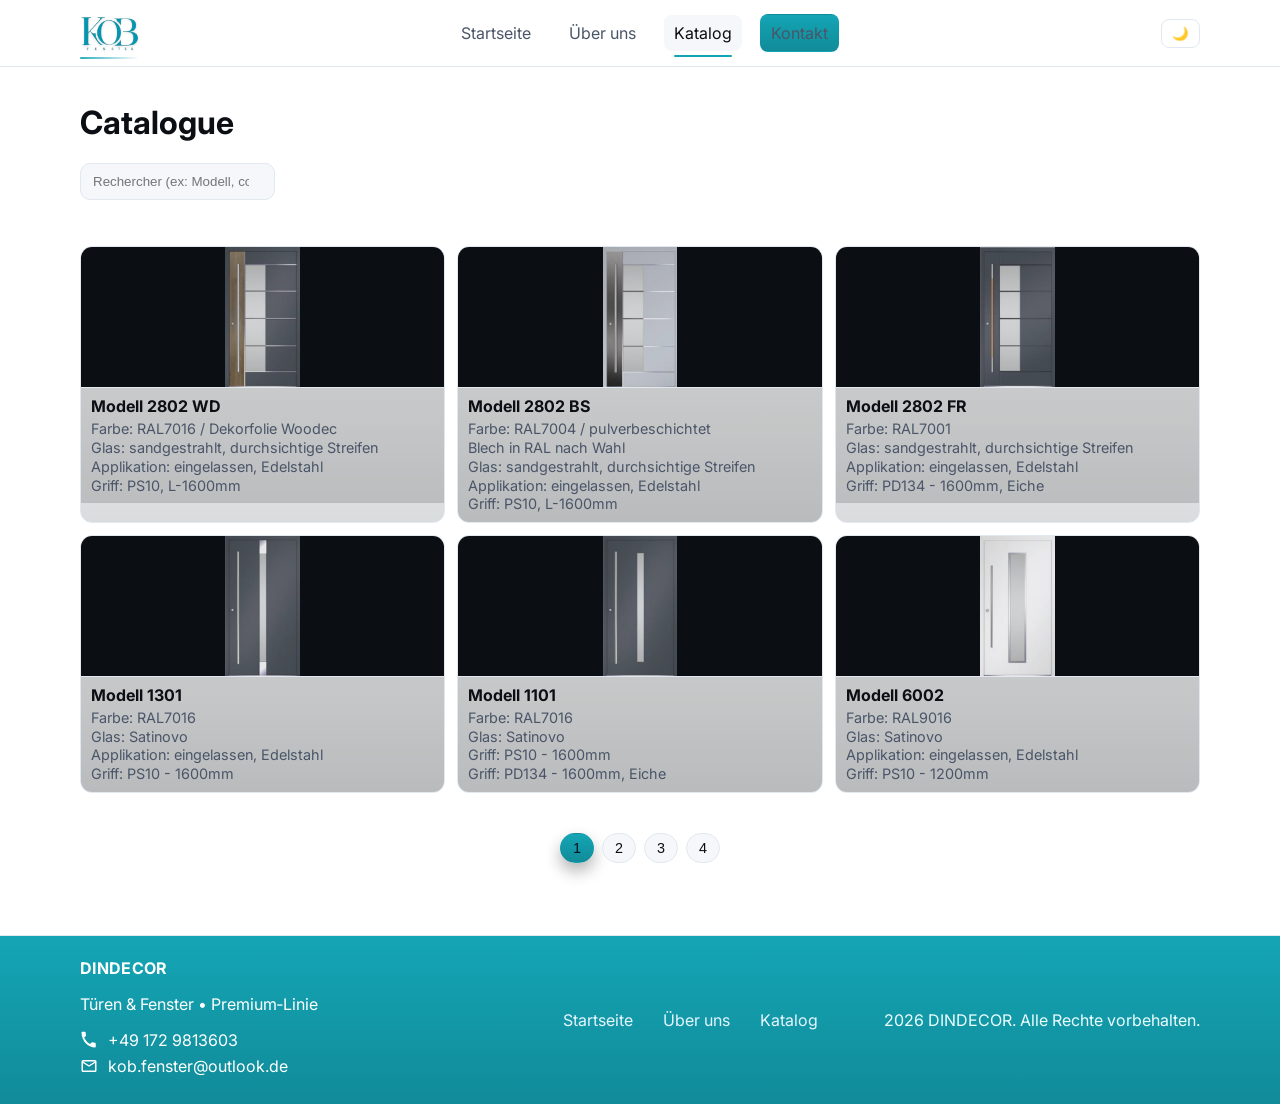
==== windsurf-project/catalogue.html @ f8c1f2cc "Initial commit" ====
<!DOCTYPE html>
<html lang="fr">
<head>
  <meta charset="UTF-8" />
  <meta name="viewport" content="width=device-width, initial-scale=1" />
  <title>Catalogue | DINDECOR</title>
  <link rel="preconnect" href="https://fonts.googleapis.com">
  <link rel="preconnect" href="https://fonts.gstatic.com" crossorigin>
  <link href="https://fonts.googleapis.com/css2?family=Inter:wght@300;400;600;700&display=swap" rel="stylesheet">
  <link rel="stylesheet" href="assets/css/styles.css" />
  <link rel="icon" href="assets/img/logo_KOB.png" />
</head>
<body>
<header class="site-header">
  <div class="container header-inner">
    <a class="brand" href="index.html" aria-label="DINDECOR – Accueil">
      <img src="assets/img/logo_KOB.png" alt="DINDECOR" class="brand-logo">
    </a>
    <nav class="nav" aria-label="Hauptnavigation">
      <a href="index.html">Startseite</a>
      <a href="qui-sommes-nous.html">Über uns</a>
      <a href="catalogue.html" class="active">Katalog</a>
      <a class="btn btn-primary" href="#contact">Kontakt</a>
    </nav>
    <button id="theme-toggle" class="theme-toggle" aria-label="Basculer le thème">🌙</button>
    <button class="nav-toggle" aria-label="Ouvrir le menu" aria-expanded="false">☰</button>
  </div>
</header>

<main class="container page">
  <h1>Catalogue</h1>
  <div class="catalogue-controls">
    <input id="search" type="search" placeholder="Rechercher (ex: Modell, couleur, verre, etc.)" aria-label="Rechercher" />
  </div>

  <section class="grid-showcase" aria-label="Exemples de réalisations">
    <div class="grid-card">
      <img class="media" src="assets/img/doors/port1.png" alt="Porte - réalisation 1" loading="lazy">
      <div class="caption">
        <h4>Modell 2802 WD</h4>
        <p>Farbe: RAL7016 / Dekorfolie Woodec<br>Glas: sandgestrahlt, durchsichtige Streifen<br>Applikation: eingelassen, Edelstahl<br>Griff: PS10, L-1600mm</p>
      </div>
    </div>
    <div class="grid-card">
      <img class="media" src="assets/img/doors/port2.png" alt="Porte - réalisation 2" loading="lazy">
      <div class="caption">
        <h4>Modell 2802 BS</h4>
        <p>Farbe: RAL7004 / pulverbeschichtet<br>Blech in RAL nach Wahl<br>Glas: sandgestrahlt,
durchsichtige Streifen<br>Applikation: eingelassen, Edelstahl<br>Griff: PS10, L-1600mm</p>
      </div>
    </div>
    <div class="grid-card">
      <img class="media" src="assets/img/doors/port3.png" alt="Porte - réalisation 3" loading="lazy">
      <div class="caption">
        <h4>Modell 2802 FR</h4>
        <p>Farbe: RAL7001<br>Glas: sandgestrahlt,
durchsichtige Streifen<br>Applikation: eingelassen, Edelstahl<br>Griff: PD134 - 1600mm, Eiche</p>
      </div>
    </div>
    <div class="grid-card">
      <img class="media" src="assets/img/doors/port4.png" alt="Porte - réalisation 4" loading="lazy">
      <div class="caption">
        <h4>Modell 1301</h4>
        <p>Farbe: RAL7016<br>Glas: Satinovo<br>Applikation: eingelassen, Edelstahl<br>Griff: PS10 - 1600mm</p>
      </div>
    </div>
    <div class="grid-card">
      <img class="media" src="assets/img/doors/port5.png" alt="Porte - réalisation 5" loading="lazy">
      <div class="caption">
        <h4>Modell 1101</h4>
        <p>Farbe: RAL7016<br>Glas: Satinovo<br>Griff: PS10 - 1600mm<br>Griff: PD134 - 1600mm, Eiche</p>
      </div>
    </div>
    <div class="grid-card">
      <img class="media" src="assets/img/doors/port6.png" alt="Porte - réalisation 6" loading="lazy">
      <div class="caption">
        <h4>Modell 6002</h4>
        <p>Farbe: RAL9016<br>Glas: Satinovo<br>Applikation: eingelassen, Edelstahl<br>Griff: PS10 - 1200mm</p>
      </div>
    </div>



    <div class="grid-card">
      <img class="media" src="assets/img/doors/port7.png" alt="Porte - réalisation 6" loading="lazy">
      <div class="caption">
        <h4>Modell 1401</h4>
        <p>Farbe: RAL7016<br>Glas: Satinovo<br>Applikation: eingelassen, Edelstahl<br>Griff: PS10 - 1600mm</p>
      </div>
    </div>
    <div class="grid-card">
      <img class="media" src="assets/img/doors/port8.png" alt="Porte - réalisation 6" loading="lazy">
      <div class="caption">
        <h4>Modell 5022</h4>
        <p>Farbe: RAL7016<br>Glas: Satinovo<br>Griff: PS10 – 1200mm</p>
      </div>
    </div>
    <div class="grid-card">
      <img class="media" src="assets/img/doors/port9.png" alt="Porte - réalisation 6" loading="lazy">
      <div class="caption">
        <h4>Modell 5026</h4>
        <p>Farbe: RAL7016<br>Glas: Satinovo<br>Applikation: eingelassen, Edelstahl<br>Griff: PS10 – 1400mm</p>
      </div>
    </div>
    <div class="grid-card">
      <img class="media" src="assets/img/doors/port10.png" alt="Porte - réalisation 6" loading="lazy">
      <div class="caption">
        <h4>Modell 5026 WD</h4>
        <p>Farbe: RAL9016 / Dekorfolie Woodec<br>Glas: Satinovo<br>Applikation: eingelassen, Edelstahl<br>Griff: PS – 1400mm</p>
      </div>
    </div>
    <div class="grid-card">
      <img class="media" src="assets/img/doors/port11.png" alt="Porte - réalisation 6" loading="lazy">
      <div class="caption">
        <h4>Modell 5026 BS</h4>
        <p>Farbe: RAL7016 / pulverbeschichtet<br>Blech in RAL nach Wahl<br>Glas: Satinovo<br>Applikation: eingelassen, Edelstahl<br>Griff: PS – 1400mm</p>
      </div>
    </div>
    <div class="grid-card">
      <img class="media" src="assets/img/doors/port12.png" alt="Porte - réalisation 6" loading="lazy">
      <div class="caption">
        <h4>Modell 2801</h4>
        <p>Farbe: RAL7016<br>Applikation: Fräsen<br>Griff: PD134 – 1600mm, Jatoba</p>
      </div>
    </div>




    <div class="grid-card">
      <img class="media" src="assets/img/doors/port13.png" alt="Porte - réalisation 6" loading="lazy">
      <div class="caption">
        <h4>Modell 2801 ST</h4>
        <p>Farbe: RAL7016<br>Applikation: eingelassen, Edelstahl<br>Griff: PQ10 40x20 L-1600mm</p>
      </div>
    </div>
    <div class="grid-card">
      <img class="media" src="assets/img/doors/port14.png" alt="Porte - réalisation 6" loading="lazy">
      <div class="caption">
        <h4>Modell 2801 BS</h4>
        <p>Farbe: RAL9016 / pulverbeschichtet<br>Blech in RAL nach Wahl<br>Applikation: eingelassen, Edelstahl<br>Griff: PQ 40x20 L-1600mm</p>
      </div>
    </div>
    <div class="grid-card">
      <img class="media" src="assets/img/doors/port15.png" alt="Porte - réalisation 6" loading="lazy">
      <div class="caption">
        <h4>Modell 5009</h4>
        <p>Farbe: RAL7016<br>Applikation: Fräsen<br>Griff: PS10 – 1200mm</p>
      </div>
    </div>
    <div class="grid-card">
      <img class="media" src="assets/img/doors/port16.png" alt="Porte - réalisation 6" loading="lazy">
      <div class="caption">
        <h4>Modell 6111</h4>
        <p>Farbe: RAL9016<br>Applikation: Fräsen<br>Griff: PQ10 – 800mm<br>pulverbeschichtet in RAL 9005</p>
      </div>
    </div>
    <div class="grid-card">
      <img class="media" src="assets/img/doors/port17.png" alt="Porte - réalisation 6" loading="lazy">
      <div class="caption">
        <h4>Modell 5009 ST</h4>
        <p>Farbe: RAL7016<br>Applikation: eingelassen, Edelstahl<br>Griff: PS10 – 1200mm</p>
      </div>
    </div>
    <div class="grid-card">
      <img class="media" src="assets/img/doors/port18.png" alt="Porte - réalisation 6" loading="lazy">
      <div class="caption">
        <h4>Modell 5018</h4>
        <p>Farbe: RAL7016<br>Applikation: eingelassen, Edelstahl<br>Griff: PW10</p>
      </div>
    </div>
    <div class="grid-card">
      <img class="media" src="assets/img/doors/port19.png" alt="Porte - réalisation 6" loading="lazy">
      <div class="caption">
        <h4>Modell 5014</h4>
        <p>Farbe: RAL7004<br>Applikation: Fräsen<br>Griff: PW21</p>
      </div>
    </div>





    
  </section>

  <nav id="cataloguePagination" class="pagination" aria-label="Pagination du catalogue"></nav>

  <div id="catalogueEmpty" class="catalogue-empty hidden">Aucun produit ne correspond à la recherche.</div>
</main>

<div id="imageLightbox" class="lightbox-backdrop hidden" aria-hidden="true">
  <div class="lightbox-inner">
    <img id="lightboxImage" src="" alt="Agrandissement de la porte">
  </div>
</div>

<footer class="site-footer">
  <div class="container footer-inner">
    <div>
      <strong>DINDECOR</strong>
      <p>Türen & Fenster • Premium‑Linie</p>
      <div class="contact-item">
        <svg viewBox="0 0 24 24" aria-hidden="true"><path d="M6.62 10.79a15.05 15.05 0 006.59 6.59l2.2-2.2a1 1 0 011.01-.24c1.12.37 2.33.57 3.58.57a1 1 0 011 1V21a1 1 0 01-1 1C10.85 22 2 13.15 2 2a1 1 0 011-1h3.5a1 1 0 011 1c0 1.25.2 2.46.57 3.58a1 1 0 01-.24 1.01l-2.2 2.2z"/></svg>
        <a href="tel:+491729813603">+49 172 9813603</a>
      </div>
      <div class="contact-item">
        <svg viewBox="0 0 24 24" aria-hidden="true"><path d="M20 4H4a2 2 0 00-2 2v12a2 2 0 002 2h16a2 2 0 002-2V6a2 2 0 00-2-2zm0 2l-8 5L4 6h16zm0 12H4V8l8 5 8-5v10z"/></svg>
        <a href="mailto:kob.fenster@outlook.de">kob.fenster@outlook.de</a>
      </div>
    </div>
    <div class="footer-nav">
      <a href="index.html">Startseite</a>
      <a href="qui-sommes-nous.html">Über uns</a>
      <a href="catalogue.html">Katalog</a>
    </div>
    <div class="footer-copy">  <span id="year"></span> DINDECOR. Alle Rechte vorbehalten.</div>
  </div>
</footer>

<script src="assets/js/main.js"></script>
<script>
  (function(){
    const input = document.getElementById('search');
    const cards = Array.from(document.querySelectorAll('.grid-showcase .grid-card'));
    const empty = document.getElementById('catalogueEmpty');
    const pagination = document.getElementById('cataloguePagination');
    const pageSize = 6;
    const STORAGE_KEY = 'catalogueCurrentPage';
    let currentPage = 1;
    let filteredCards = cards.slice();

    function renderPage(){
      const total = filteredCards.length;
      const totalPages = Math.max(1, Math.ceil(total / pageSize));
      if (currentPage > totalPages) currentPage = totalPages;

      cards.forEach(card => { card.style.display = 'none'; });

      if (total === 0){
        if (empty) empty.classList.remove('hidden');
        if (pagination) pagination.innerHTML = '';
        return;
      }

      if (empty) empty.classList.add('hidden');

      const start = (currentPage - 1) * pageSize;
      const end = start + pageSize;
      filteredCards.slice(start, end).forEach(card => {
        card.style.display = '';
      });

      if (!pagination) return;
      pagination.innerHTML = '';
      for (let i = 1; i <= totalPages; i++){
        const btn = document.createElement('button');
        btn.type = 'button';
        btn.className = 'page-btn' + (i === currentPage ? ' active' : '');
        btn.textContent = i;
        btn.setAttribute('aria-label', 'Aller à la page ' + i);
        if (i === currentPage){
          btn.setAttribute('aria-current', 'page');
        }
        btn.addEventListener('click', function(){
          currentPage = i;
          renderPage();
        });
        pagination.appendChild(btn);
      }

      // mémoriser la page courante
      try{
        window.localStorage.setItem(STORAGE_KEY, String(currentPage));
      }catch(e){}
    }

    function applyFilter(options){
      const preservePage = options && options.preservePage === true;
      const term = (input && input.value ? input.value : '').toLowerCase();
      filteredCards = cards.filter(card => {
        const text = card.innerText.toLowerCase();
        return !term || text.includes(term);
      });
      if (!preservePage){
        currentPage = 1;
      }
      renderPage();
    }

    if (input){
      input.addEventListener('input', function(){
        applyFilter({preservePage:false});
      });
    }
    // Récupérer la page mémorisée au chargement
    try{
      const saved = window.localStorage.getItem(STORAGE_KEY);
      const parsed = saved ? parseInt(saved, 10) : NaN;
      if (!Number.isNaN(parsed) && parsed > 0){
        currentPage = parsed;
      }
    }catch(e){}

    applyFilter({preservePage:true});

    // Image zoom (lightbox)
    const lightbox = document.getElementById('imageLightbox');
    const lightboxImg = document.getElementById('lightboxImage');
    const mediaImages = document.querySelectorAll('.grid-showcase img.media');

    function openLightbox(src, alt){
      if (!lightbox || !lightboxImg) return;
      lightboxImg.src = src;
      lightboxImg.alt = alt || '';
      lightbox.classList.remove('hidden');
      lightbox.setAttribute('aria-hidden', 'false');
    }

    function closeLightbox(){
      if (!lightbox || !lightboxImg) return;
      lightbox.classList.add('hidden');
      lightbox.setAttribute('aria-hidden', 'true');
      lightboxImg.src = '';
    }

    mediaImages.forEach(img => {
      img.style.cursor = 'zoom-in';
      img.addEventListener('click', function(){
        openLightbox(img.src, img.alt);
      });
    });

    if (lightbox){
      lightbox.addEventListener('click', function(e){
        if (e.target === lightbox || e.target === lightboxImg){
          closeLightbox();
        }
      });
      document.addEventListener('keydown', function(e){
        if (e.key === 'Escape'){ closeLightbox(); }
      });
    }
  })();
</script>
</body>
</html>
---- windsurf-project/assets/css/styles.css ----
/* Light theme overrides */
html[data-theme="light"]{
  /* Light: background white */
  --bg:#ffffff;
  --bg-soft:#f5f7fb;
  --card:#ffffff;
  --text:#0b0f14;
  --muted:#4a5568;
  /* Accents reflect logo color */
  --primary:var(--brand);
  --primary-600:#118b99;
  --outline:#e2e8f0;
  --header-bg:rgba(255,255,255,.75);
}
/* Base (dark theme defaults) */
:root{
  /* Dark: background black */
  --bg:#000000;
  --bg-soft:#0e0e12;
  --card:#111319;
  --text:#e6ecf2;
  --muted:#a8b3c7;
  /* Brand color derived from logo (teal) */
  --brand:#14a5b5;
  --brand-rgb:20,165,181;
  --primary:var(--brand);
  --primary-600:#1193a2;
  --outline:#2c3a50;
  --header-bg:rgba(0,0,0,.75);
}
*{box-sizing:border-box}
html,body{height:100%}
body{
  margin:0; font-family:Inter,system-ui,-apple-system,Segoe UI,Roboto,Ubuntu,Arial,sans-serif; color:var(--text); background:var(--bg);
}
img{max-width:100%; display:block}
.container{width:min(1120px,92%); margin-inline:auto}
.hidden{display:none}

/* Header */
.site-header{position:sticky; top:0; z-index:50; background:var(--header-bg); backdrop-filter:saturate(140%) blur(8px); border-bottom:1px solid var(--outline)}
.header-inner{display:flex; align-items:center; justify-content:space-between; padding:14px 0; gap:16px}
.brand{position:relative; display:inline-flex; align-items:center; font-weight:700; letter-spacing:.08em; color:var(--text); text-decoration:none}
.brand-logo{height:36px; width:auto; display:block; filter:drop-shadow(0 1px 1px rgba(0,0,0,.15))}
.brand::after{content:""; position:absolute; left:0; right:0; bottom:-8px; height:2px; background:linear-gradient(90deg, rgba(var(--brand-rgb),.9), rgba(var(--brand-rgb),0)); border-radius:2px}
.nav{display:flex; gap:18px; align-items:center}
.nav a{position:relative; color:var(--muted); text-decoration:none; padding:8px 10px; border-radius:8px}
.nav a.active,.nav a:hover{color:var(--text); background:var(--bg-soft)}
.nav a.active::after,.nav a:hover::after{content:""; position:absolute; left:10px; right:10px; bottom:-6px; height:2px; background:var(--primary); border-radius:2px}
.nav-toggle{display:none; background:none; border:1px solid var(--outline); color:var(--text); padding:6px 10px; border-radius:8px}

/* Theme toggle */
.theme-toggle{background:transparent; color:var(--text); border:1px solid var(--outline); padding:6px 10px; border-radius:8px; cursor:pointer; margin-left:10px}
.theme-toggle:hover{background:var(--bg-soft)}

/* Buttons */
.btn{display:inline-block; padding:10px 16px; border-radius:10px; text-decoration:none; border:1px solid var(--outline); color:var(--text)}
.btn-primary{background:linear-gradient(180deg,var(--primary),var(--primary-600)); border-color:transparent; color:#02121b}
.btn-outline{background:transparent}
.btn:hover{transform:translateY(-1px); transition:transform .15s ease}

/* Hero */
.hero{padding:72px 0 48px; background:radial-gradient(60% 60% at 70% 10%, rgba(var(--brand-rgb),.18), transparent 40%), linear-gradient(180deg, transparent, rgba(255,255,255,.02))}
.hero-inner{display:grid; grid-template-columns:1.2fr 1fr; gap:32px; align-items:center}
.hero-text h1{font-size:40px; margin:0 0 10px}
.hero-text p{color:var(--muted); margin:0 0 18px}
.hero-media .media-card{height:300px; border-radius:16px; background:
  radial-gradient(60% 60% at 50% 0%, rgba(var(--brand-rgb),.08), transparent 40%),
  linear-gradient(180deg, rgba(255,255,255,.06), rgba(2,18,27,.35)),
  url('../img/image_accueil.PNG') center/cover no-repeat; 
  border:1px solid var(--outline); box-shadow:0 20px 40px rgba(0,0,0,.25)}
.hero-cta{display:flex; gap:12px}

/* Features */
.features{display:grid; grid-template-columns:repeat(3,1fr); gap:16px; padding:28px 0}
.feature{background:var(--card); border:1px solid var(--outline); padding:18px; border-radius:14px}
.feature h3{margin:0 0 6px}
.feature p{margin:0; color:var(--muted)}

/* Strip */
.strip{padding:40px 0}
.cta-strip{background:linear-gradient(180deg, rgba(76,194,255,.08), transparent)}
.strip-inner{display:flex; gap:18px; align-items:center; justify-content:space-between}

/* Grid showcase */
.grid-showcase{display:grid; grid-template-columns:repeat(3,1fr); gap:12px; padding:30px 0 60px}
.grid-card{position:relative; display:flex; flex-direction:column; border-radius:12px; border:1px solid var(--outline); overflow:hidden; background:linear-gradient(180deg, rgba(255,255,255,.02), rgba(2,18,27,.15))}
.grid-card .media{width:100%; height:140px}
.grid-card img.media{width:100%; height:140px; object-fit:contain; display:block; background:#0b0f14}
.grid-card .caption{padding:8px 10px; background:rgba(0,0,0,.15); border-top:1px solid var(--outline)}
.grid-card .caption h4{margin:0 0 4px; font-size:1rem}
.grid-card .caption p{margin:0; color:var(--muted); font-size:.9rem; line-height:1.3}

/* Page */
.page{padding:28px 0 56px}
.page h1{margin-top:8px}
.about-grid{display:grid; grid-template-columns:repeat(3,1fr); gap:16px; margin-top:14px}
.about-card{background:var(--card); border:1px solid var(--outline); padding:18px; border-radius:14px}
.about-card{background:
  radial-gradient(60% 80% at 80% 0%, rgba(var(--brand-rgb),.08), transparent 55%),
  linear-gradient(180deg, rgba(255,255,255,.04), rgba(2,18,27,.06));
  box-shadow:none}
.page h2{position:relative; padding-bottom:6px}
.page h2::after{content:""; position:absolute; left:0; bottom:0; width:72px; height:3px; background:linear-gradient(90deg, var(--primary), rgba(var(--brand-rgb),0)); border-radius:3px}
.about-card ul{margin:8px 0 0 18px; color:var(--muted)}

/* About enhancements */
.about-hero{margin-top:14px; border-radius:18px; padding:28px; border:1px solid var(--outline);
  background: radial-gradient(60% 80% at 80% 0%, rgba(var(--brand-rgb),.12), transparent 50%),
              linear-gradient(180deg, rgba(255,255,255,.04), rgba(2,18,27,.08));
  display:grid; grid-template-columns:1.2fr 1fr; gap:24px; align-items:center}
.about-hero h1{margin:0 0 8px; font-size:34px}
.about-hero p{margin:0; color:var(--muted); font-size:1.05rem}
.badges{display:flex; flex-wrap:wrap; gap:10px; margin-top:16px}
.badge{padding:8px 12px; border-radius:999px; border:1px solid var(--outline); background:var(--bg-soft); color:var(--text); font-weight:600}
.stats{display:grid; grid-template-columns:repeat(3,1fr); gap:14px; margin-top:18px}
.stat{background:var(--card); border:1px solid var(--outline); border-radius:14px; padding:14px; text-align:center}
.stat .num{font-weight:800; font-size:24px; color:var(--primary)}
.stat .label{color:var(--muted)}

/* About hero media */
.about-hero .hero-media{height:100%}
.about-viewer{display:flex; flex-direction:column; gap:12px; padding:12px; border-radius:16px; border:1px solid var(--outline); background:linear-gradient(180deg, rgba(255,255,255,.02), rgba(2,18,27,.06))}
.about-main{width:100%; height:340px; object-fit:contain; background:radial-gradient(60% 60% at 50% 0%, rgba(var(--brand-rgb),.08), transparent 40%), var(--card); border:1px solid var(--outline); border-radius:16px; box-shadow:0 14px 28px rgba(0,0,0,.22)}
.about-thumbs{display:flex; gap:10px}
.about-thumbs img{width:100%; max-width:112px; height:78px; object-fit:contain; background:var(--card); border:1px solid var(--outline); border-radius:12px; cursor:pointer; transition:transform .15s ease, border-color .15s ease, box-shadow .15s ease}
.about-thumbs img:hover{transform:translateY(-2px); border-color:var(--primary)}
.about-thumbs img.active{outline:2px solid var(--primary); outline-offset:2px; box-shadow:0 8px 18px rgba(var(--brand-rgb), .25)}

/* Viewer arrows */
.about-viewer .viewer-nav{display:flex; justify-content:space-between; margin-top:-48px; pointer-events:none}
.viewer-btn{pointer-events:auto; background:rgba(0,0,0,.35); color:#fff; border:none; width:36px; height:36px; border-radius:999px; display:flex; align-items:center; justify-content:center; cursor:pointer; backdrop-filter:blur(4px);}
.viewer-btn:hover{background:rgba(0,0,0,.55)}
.about-main.fade{opacity:.3; transition:opacity .18s ease}

/* Tabs component */
.tabs{margin-top:18px}
.tablist{display:flex; gap:8px; flex-wrap:wrap; margin:0 0 12px}
.tab-btn{background:var(--bg-soft); color:var(--text); border:1px solid var(--outline); padding:8px 12px; border-radius:10px; cursor:pointer}
.tab-btn[aria-selected="true"]{background:linear-gradient(180deg,var(--primary),var(--primary-600)); color:#02121b; border-color:transparent}
.tab-panel[hidden]{display:none}
.tab-panel.fade-start{opacity:0}
.tab-panel.fade-in{opacity:1; transition:opacity .2s ease}

@media (max-width: 900px){
  .about-hero{grid-template-columns:1fr}
  .about-main{height:240px}
}
/* Catalogue */
.catalogue-controls{display:flex; flex-wrap:wrap; gap:10px; margin:6px 0 16px}
.catalogue-controls input, .catalogue-controls select{background:var(--bg-soft); color:var(--text); border:1px solid var(--outline); padding:10px 12px; border-radius:10px}
.catalogue-grid{display:grid; grid-template-columns:repeat(3,1fr); gap:14px}
.card{background:var(--card); border:1px solid var(--outline); border-radius:14px; overflow:hidden; display:flex; flex-direction:column}
.card img{aspect-ratio:4/3; object-fit:cover; background:#0a0f15}
.catalogue-empty{color:var(--muted); text-align:center; padding:24px}

/* Pagination */
.pagination{display:flex; justify-content:center; gap:8px; margin:-20px 0 16px}
.page-btn{min-width:34px; padding:6px 10px; border-radius:999px; border:1px solid var(--outline); background:var(--bg-soft); color:var(--text); cursor:pointer; font-size:.9rem}
.page-btn:hover{border-color:var(--primary); box-shadow:0 0 0 1px rgba(var(--brand-rgb),.4)}
.page-btn.active{background:linear-gradient(180deg,var(--primary),var(--primary-600)); color:#02121b; border-color:transparent; box-shadow:0 8px 16px rgba(0,0,0,.3)}

/* Image lightbox */
.lightbox-backdrop{
  position:fixed;
  inset:0;
  background:rgba(0,0,0,.78);
  display:flex;
  align-items:center;
  justify-content:center;
  z-index:80;
}
.lightbox-backdrop.hidden{display:none}
.lightbox-inner{
  max-width:90vw;
  max-height:90vh;
}
.lightbox-inner img{
  max-width:100%;
  max-height:90vh;
  object-fit:contain;
  border-radius:14px;
  box-shadow:0 18px 40px rgba(0,0,0,.65);
  border:1px solid var(--outline);
}

/* Footer */
.site-footer{border-top:1px solid var(--outline); background:linear-gradient(180deg, var(--primary), var(--primary-600))}
.footer-inner{display:grid; grid-template-columns:1.2fr 1fr auto; gap:20px; align-items:center; padding:22px 0; color:#ffffff}
.footer-nav{display:flex; gap:14px; justify-content:center}
.footer-nav a{color:#e6f6ff; text-decoration:none; padding:6px 8px; border-radius:8px}
.footer-nav a:hover{color:#ffffff; background:rgba(255,255,255,.15)}
.footer-inner a[href^="mailto:"], .footer-inner a[href^="tel:"]{color:#ffffff; text-decoration:none}
.footer-inner a[href^="mailto:"]:hover, .footer-inner a[href^="tel:"]:hover{color:#002b36}
.footer-copy{color:#ecfeff; justify-self:end; text-align:right; white-space:nowrap}
.contact-item{display:flex; align-items:center; gap:10px; margin:6px 0}
.contact-item svg{width:18px; height:18px; fill:currentColor}
.footer-inner strong{display:block; letter-spacing:.02em; margin-bottom:6px}

/* Responsive */
@media (max-width: 900px){
  .hero-inner{grid-template-columns:1fr}
  .grid-showcase{grid-template-columns:repeat(2,1fr)}
  .features{grid-template-columns:1fr}
  .about-grid{grid-template-columns:1fr}
  .catalogue-grid{grid-template-columns:repeat(2,1fr)}
  .footer-inner{grid-template-columns:1fr; text-align:center}
  .footer-nav{justify-content:center}
  .footer-copy{justify-self:center; text-align:center; margin-top:6px}
}
@media (max-width: 640px){
  .catalogue-grid{grid-template-columns:1fr}
  .nav{display:none}
  .nav-toggle{display:block}
}
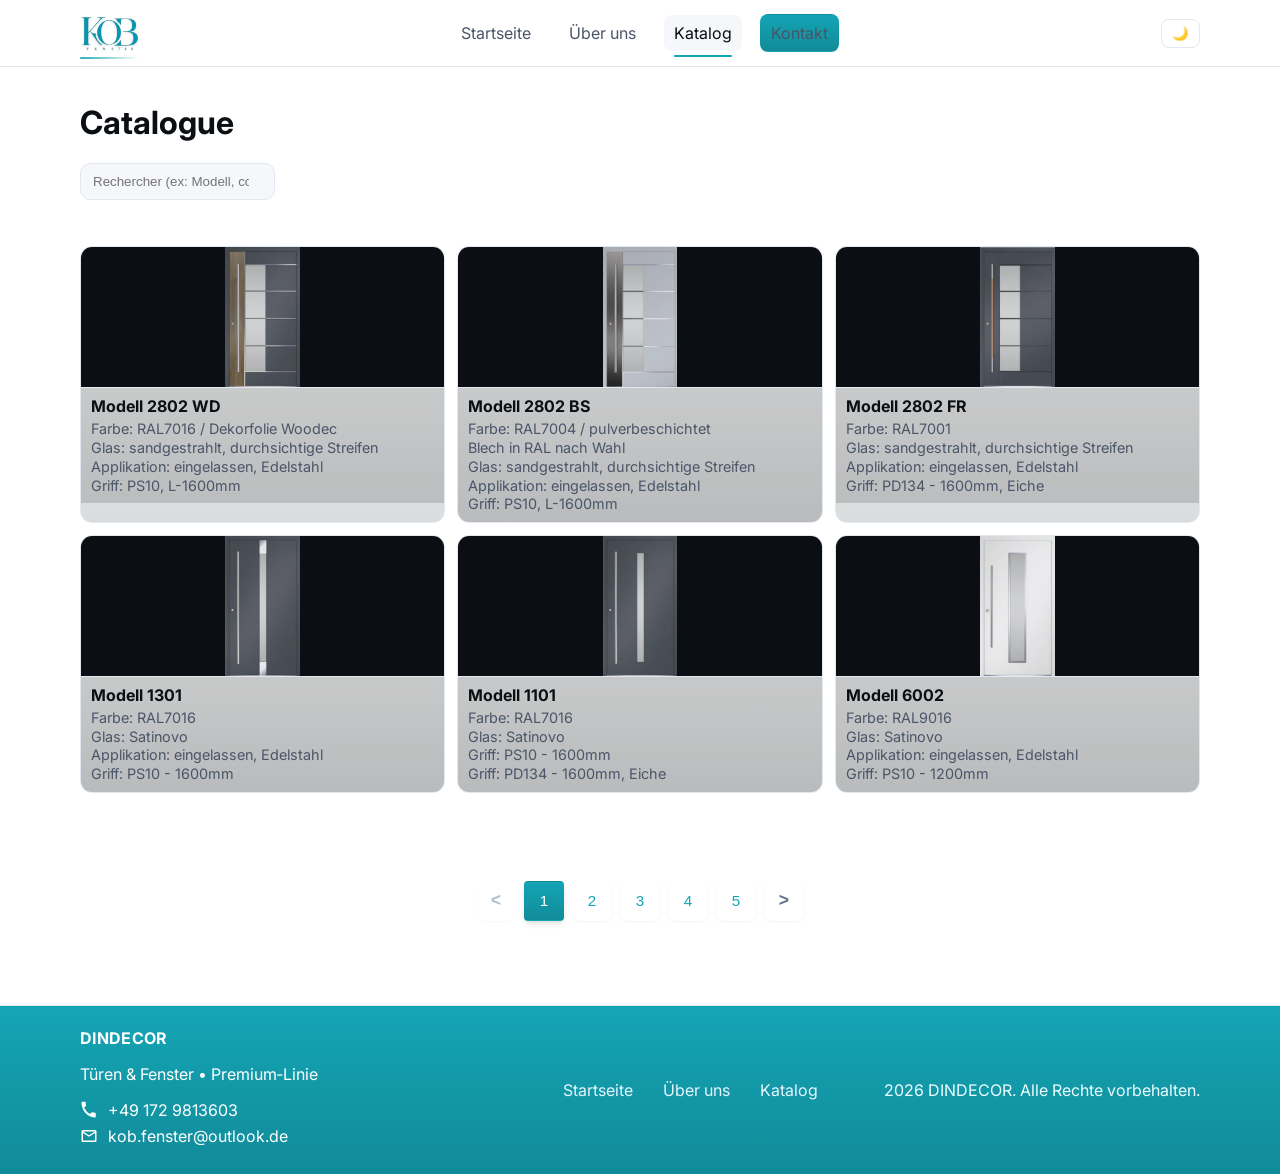
==== commit c782626e: "deuxieme commit (projet presque finis)" ====
--- a/windsurf-project/catalogue.html
+++ b/windsurf-project/catalogue.html
@@ -169,11 +169,530 @@
         <p>Farbe: RAL7016<br>Applikation: eingelassen, Edelstahl<br>Griff: PW10</p>
       </div>
     </div>
+
+
+
+
+
+
+
     <div class="grid-card">
       <img class="media" src="assets/img/doors/port19.png" alt="Porte - réalisation 6" loading="lazy">
       <div class="caption">
         <h4>Modell 5014</h4>
         <p>Farbe: RAL7004<br>Applikation: Fräsen<br>Griff: PW21</p>
+      </div>
+    </div>
+    <div class="grid-card">
+      <img class="media" src="assets/img/doors/port20.png" alt="Porte - réalisation 6" loading="lazy">
+      <div class="caption">
+        <h4>Modell 5008</h4>
+        <p>Farbe: RAL7016<br>Glas: Satinovo<br>Applikation: eingelassen, Edelstahl<br>Griff: PS10 – 1200mm</p>
+      </div>
+    </div>
+    <div class="grid-card">
+      <img class="media" src="assets/img/doors/port21.png" alt="Porte - réalisation 6" loading="lazy">
+      <div class="caption">
+        <h4>Modell 5008</h4>
+        <p>Farbe: RAL9007<br>Glas: Satinovo<br>Applikation: eingelassen in Dekorfolie Montana<br>Griff: PS10 – 1200mm</p>
+      </div>
+    </div>
+    <div class="grid-card">
+      <img class="media" src="assets/img/doors/port22.png" alt="Porte - réalisation 6" loading="lazy">
+      <div class="caption">
+        <h4>Modell 5007 ST</h4>
+        <p>Farbe: RAL7016<br>Glas: Satinovo<br>Applikation: eingelassen, Edelstahl<br>Griff: PS10 – 1400mm</p>
+      </div>
+    </div>
+    <div class="grid-card">
+      <img class="media" src="assets/img/doors/port23.png" alt="Porte - réalisation 6" loading="lazy">
+      <div class="caption">
+        <h4>Modell 5007</h4>
+        <p>Farbe: RAL7016<br>Glas: Satinovo<br>Applikation: Fräsen<br>Griff: PS10 – 1400mm</p>
+      </div>
+    </div>
+    <div class="grid-card">
+      <img class="media" src="assets/img/doors/port24.png" alt="Porte - réalisation 6" loading="lazy">
+      <div class="caption">
+        <h4>Modell 2901</h4>
+        <p>Farbe: RAL7016<br>Glas: Satinovo<br>Applikation: Fräsen<br>Griff: PS10 – 800mm</p>
+      </div>
+    </div>
+
+
+
+
+
+
+
+    <div class="grid-card">
+      <img class="media" src="assets/img/doors/port25.png" alt="Porte - réalisation 6" loading="lazy">
+      <div class="caption">
+        <h4>Modell 5031 ST</h4>
+        <p>Farbe: RAL7021<br>Glas: Satinovo<br>Applikation: eingelassen, Edelstahl<br>Griff: PS10 – 1200mm</p>
+      </div>
+    </div>
+    <div class="grid-card">
+      <img class="media" src="assets/img/doors/port26.png" alt="Porte - réalisation 6" loading="lazy">
+      <div class="caption">
+        <h4>Modell 5031</h4>
+        <p>Farbe: RAL7016<br>Glas: Satinovo<br>Applikation: Fräsen<br>Griff: PD136 – 1200mm, Jatoba</p>
+      </div>
+    </div>
+    <div class="grid-card">
+      <img class="media" src="assets/img/doors/port27.png" alt="Porte - réalisation 6" loading="lazy">
+      <div class="caption">
+        <h4>Modell 5015</h4>
+        <p>Farbe: RAL3005<br>Griff: PS10 – 1800mm</p>
+      </div>
+    </div>
+    <div class="grid-card">
+      <img class="media" src="assets/img/doors/port28.png" alt="Porte - réalisation 6" loading="lazy">
+      <div class="caption">
+        <h4>Modell 5038</h4>
+        <p>Farbe: RAL7016<br>Glas: sandgestrahlt,durchsichtige Streifen<br>Applikation: eingelassen,Edelstahl<br>Griff: PS10 – 1000mm</p>
+      </div>
+    </div>
+    <div class="grid-card">
+      <img class="media" src="assets/img/doors/port29.png" alt="Porte - réalisation 6" loading="lazy">
+      <div class="caption">
+        <h4>Modell 5046</h4>
+        <p>Farbe: RAL7016<br>Glas: Satinovo<br>Applikation: eingelassen,Edelstahl<br>Griff: PS10 – 1000mm</p>
+      </div>
+    </div>
+    <div class="grid-card">
+      <img class="media" src="assets/img/doors/port30.png" alt="Porte - réalisation 6" loading="lazy">
+      <div class="caption">
+        <h4>Modell 5046 FR</h4>
+        <p>Farbe: RAL7004<br>Glas: Satinovo<br>Applikation: eingelassen,Edelstahl<br>Griff: PS10 – 1000mm</p>
+      </div>
+    </div>
+
+
+
+
+
+    <div class="grid-card">
+      <img class="media" src="assets/img/doors/port31.png" alt="Porte - réalisation 6" loading="lazy">
+      <div class="caption">
+        <h4>Modell 5004</h4>
+        <p>Farbe: RAL7016<br>Applikation: eingelassen, Edelstahl,Fräsen<br>Griff: PS10 – 1200mm</p>
+      </div>
+    </div>
+    <div class="grid-card">
+      <img class="media" src="assets/img/doors/port32.png" alt="Porte - réalisation 6" loading="lazy">
+      <div class="caption">
+        <h4>Modell 5004</h4>
+        <p>Farbe: RAL7016<br>Applikation: eingelassen in Dekorfolie Montana, Fräsen<br>Griff: PS10 – 1200mm</p>
+      </div>
+    </div>
+    <div class="grid-card">
+      <img class="media" src="assets/img/doors/port33.png" alt="Porte - réalisation 6" loading="lazy">
+      <div class="caption">
+        <h4>Modell 5017</h4>
+        <p>Farbe: RAL3003<br>Applikation: Fräsen<br>Griff: PW25</p>
+      </div>
+    </div>
+    <div class="grid-card">
+      <img class="media" src="assets/img/doors/port34.png" alt="Porte - réalisation 6" loading="lazy">
+      <div class="caption">
+        <h4>Modell 5011</h4>
+        <p>Farbe: RAL7001<br>Applikation: Fräsen<br>Griff: PW104</p>
+      </div>
+    </div>
+    <div class="grid-card">
+      <img class="media" src="assets/img/doors/port35.png" alt="Porte - réalisation 6" loading="lazy">
+      <div class="caption">
+        <h4>Modell 1701</h4>
+        <p>Farbe: RAL7016<br>Glas: Satinovo<br>Applikation: eingelassen, Edelstahl<br>Griff: PS10 – 800mm</p>
+      </div>
+    </div>
+    <div class="grid-card">
+      <img class="media" src="assets/img/doors/port36.png" alt="Porte - réalisation 6" loading="lazy">
+      <div class="caption">
+        <h4>Modell 1702</h4>
+        <p>Farbe: RAL7016<br>Glas: Satinovo<br>Griff: PS10 – 800mm</p>
+      </div>
+    </div>
+
+
+
+
+    <div class="grid-card">
+      <img class="media" src="assets/img/doors/port37.png" alt="Porte - réalisation 6" loading="lazy">
+      <div class="caption">
+        <h4>Modell 5019</h4>
+        <p>Farbe: RAL7001<br>Glas: sandgestrahlt,durchsichtige Streifen<br>Griff: PS10 – 800mm</p>
+      </div>
+    </div>
+    <div class="grid-card">
+      <img class="media" src="assets/img/doors/port38.png" alt="Porte - réalisation 6" loading="lazy">
+      <div class="caption">
+        <h4>Modell 2201</h4>
+        <p>Farbe: RAL7016<br>Glas: Satinovo<br>Applikation: eingelassen, Edelstahl<br>Griff: PS20 – 850mm</p>
+      </div>
+    </div>
+    <div class="grid-card">
+      <img class="media" src="assets/img/doors/port39.png" alt="Porte - réalisation 6" loading="lazy">
+      <div class="caption">
+        <h4>Modell 6010</h4>
+        <p>Farbe: RAL9016<br>Glas: Satinovo<br>Applikation: eingelassen, Edelstahl<br>Griff: PS10 – 800mm</p>
+      </div>
+    </div>
+    <div class="grid-card">
+      <img class="media" src="assets/img/doors/port40.png" alt="Porte - réalisation 6" loading="lazy">
+      <div class="caption">
+        <h4>Modell 6015</h4>
+        <p>Farbe: RAL3004<br>Glas: Satinovo<br>Griff: PS10 – 800mm</p>
+      </div>
+    </div>
+    <div class="grid-card">
+      <img class="media" src="assets/img/doors/port41.png" alt="Porte - réalisation 6" loading="lazy">
+      <div class="caption">
+        <h4>Modell 6100</h4>
+        <p>Farbe: RAL7016<br>Glas: sandgestrahlt,durchsichtige Streifen<br>Applikation: eingelassen, Edelstahl<br>Griff: PQ 40x20 L-1600mm</p>
+      </div>
+    </div>
+    <div class="grid-card">
+      <img class="media" src="assets/img/doors/port42.png" alt="Porte - réalisation 6" loading="lazy">
+      <div class="caption">
+        <h4>Modell 6101</h4>
+        <p>Farbe: RAL7001<br>Glas: sandgestrahlt,durchsichtige Streifen<br>Applikation: eingelassen, Edelstahl<br>Griff: PQ 40x20 L-1600mm</p>
+      </div>
+    </div>
+    <div class="grid-card">
+      <img class="media" src="assets/img/doors/port43.png" alt="Porte - réalisation 6" loading="lazy">
+      <div class="caption">
+        <h4>Modell 6102</h4>
+        <p>Farbe: RAL7016<br>Glas: Satinovo<br>Applikation: eingelassen, Edelstahl<br>Griff: PS10 L-1200mm</p>
+      </div>
+    </div>
+    <div class="grid-card">
+      <img class="media" src="assets/img/doors/port44.png" alt="Porte - réalisation 6" loading="lazy">
+      <div class="caption">
+        <h4>Modell 6102 FR</h4>
+        <p>Farbe: RAL7016<br>Glas: Satinovo<br>Applikation: Fräsen<br>Griff: PS10 L-1200mm</p>
+      </div>
+    </div>
+    <div class="grid-card">
+      <img class="media" src="assets/img/doors/port45.png" alt="Porte - réalisation 6" loading="lazy">
+      <div class="caption">
+        <h4>Modell 6103</h4>
+        <p>Farbe: RAL9016<br>Glas: Satinovo<br>Applikation: eingelassen,Edelstahl, Fräsen<br>Griff: PQ 40x20 L-1400mm</p>
+      </div>
+    </div>
+    <div class="grid-card">
+      <img class="media" src="assets/img/doors/port46.png" alt="Porte - réalisation 6" loading="lazy">
+      <div class="caption">
+        <h4>Modell 5040</h4>
+        <p>Farbe: RAL9016<br>Glas: Satinovo<br>Applikation: eingelassen,Edelstahl, Fräsen<br>Griff: PS 20 – 900mm</p>
+      </div>
+    </div>
+    <div class="grid-card">
+      <img class="media" src="assets/img/doors/port47.png" alt="Porte - réalisation 6" loading="lazy">
+      <div class="caption">
+        <h4>Modell 5006</h4>
+        <p>Farbe: RAL7016<br>Glas: Satinovo<br>Applikation: Fräsen<br>Griff: PS 20 – 1000mm</p>
+      </div>
+    </div>
+
+    <div class="grid-card">
+      <img class="media" src="assets/img/doors/port48.png" alt="Porte - réalisation 6" loading="lazy">
+      <div class="caption">
+        <h4>Modell 5001</h4>
+        <p>Farbe: RAL9007<br>Applikation: Fräsen<br>Griff: PS 20 – 850mm</p>
+      </div>
+    </div>
+    <div class="grid-card">
+      <img class="media" src="assets/img/doors/port49.png" alt="Porte - réalisation 6" loading="lazy">
+      <div class="caption">
+        <h4>Modell 5032</h4>
+        <p>Farbe: RAL7016<br>Glas: Satinovo<br>Applikation: Fräsen<br>Griff: PS 10 – 1200mm</p>
+      </div>
+    </div>
+    <div class="grid-card">
+      <img class="media" src="assets/img/doors/port50.png" alt="Porte - réalisation 6" loading="lazy">
+      <div class="caption">
+        <h4>Modell 6008</h4>
+        <p>Farbe: RAL9016<br>Glas: sandgestrahlt,durchsichtige Streifen<br>Applikation: eingelassen, Edelstahl<br>Griff: PS 10 – 1200mm</p>
+      </div>
+    </div>
+    <div class="grid-card">
+      <img class="media" src="assets/img/doors/port51.png" alt="Porte - réalisation 6" loading="lazy">
+      <div class="caption">
+        <h4>Modell 5010 BS</h4>
+        <p>Farbe: RAL 3004/ RAL7016<br>Glas: Satinovo<br>Applikation: eingelassen,Edelstahl, Fräsen<br>Griff: PZ 76</p>
+      </div>
+    </div>
+    <div class="grid-card">
+      <img class="media" src="assets/img/doors/port52.png" alt="Porte - réalisation 6" loading="lazy">
+      <div class="caption">
+        <h4>Modell 5010</h4>
+        <p>Farbe: RAL7016<br>Glas: sandgestrahlt,durchsichtige Streifen<br>Applikation: eingelassen, Edelstahl<br>Griff: PS20</p>
+      </div>
+    </div>
+    <div class="grid-card">
+      <img class="media" src="assets/img/doors/port53.png" alt="Porte - réalisation 6" loading="lazy">
+      <div class="caption">
+        <h4>Modell 6104</h4>
+        <p>Farbe: RAL 7004/ RAL 9007<br>Applikation: Fräsen<br>Griff: PW 22</p>
+      </div>
+    </div>
+    <div class="grid-card">
+      <img class="media" src="assets/img/doors/port54.png" alt="Porte - réalisation 6" loading="lazy">
+      <div class="caption">
+        <h4>Modell 6105</h4>
+        <p>Farbe: RAL 7004 / RAL 9016<br>Glas: sandgestrahlt,durchsichtige Streifen<br>Applikation: Fräsen<br>Griff: PQ10, 40x20, L-1200mm</p>
+      </div>
+    </div>
+    <div class="grid-card">
+      <img class="media" src="assets/img/doors/port55.png" alt="Porte - réalisation 6" loading="lazy">
+      <div class="caption">
+        <h4>Modell 5045</h4>
+        <p>Farbe: RAL7016<br>Glas: Satinovo, Seitenglasscheibensandgestrahlt, durchsichtiger Streifen<br>Applikation: eingelassen, Edelstahl<br>Griff: PQ10 40x20 - 1000mm</p>
+      </div>
+    </div>
+    <div class="grid-card">
+      <img class="media" src="assets/img/doors/port56.png" alt="Porte - réalisation 6" loading="lazy">
+      <div class="caption">
+        <h4>Modell 6106</h4>
+        <p>Farbe: RAL7004<br>Glas: sandgestrahlt,durchsichtige Streifen<br>Griff: PQ10 40x20 - 1600mm</p>
+      </div>
+    </div>
+    <div class="grid-card">
+      <img class="media" src="assets/img/doors/port57.png" alt="Porte - réalisation 6" loading="lazy">
+      <div class="caption">
+        <h4>Modell 5042</h4>
+        <p>Farbe: RAL9007<br>Glas: Satinhintegrund,Sandmuster mit aufgeklebten Buntglasapplikationen<br>Griff: PS10, 1200mm</p>
+      </div>
+    </div>
+    <div class="grid-card">
+      <img class="media" src="assets/img/doors/port58.png" alt="Porte - réalisation 6" loading="lazy">
+      <div class="caption">
+        <h4>Modell 5041</h4>
+        <p>Farbe: RAL9010<br>Glas: Sandgestrahlter Hintergrund, Muster besteht aus verschiedenen Mattarten angefertigt mit Hilfe von verschiedenen Mattarten, mit originellen Kristallen von Swarovski<br>Griff: PS10, 1200mm</p>
+      </div>
+    </div>
+
+
+
+
+
+    <div class="grid-card">
+      <img class="media" src="assets/img/doors/port59.png" alt="Porte - réalisation 6" loading="lazy">
+      <div class="caption">
+        <h4>Modell 6123</h4>
+        <p>Farbe: RAL 7016 / Dekor Winchester<br>Applikation: Fräsen<br>Griff: PQ10 40x20 -1600mm<br>pulverbeschichtet in RAL 9005</p>
+      </div>
+    </div>
+    <div class="grid-card">
+      <img class="media" src="assets/img/doors/port60.png" alt="Porte - réalisation 6" loading="lazy">
+      <div class="caption">
+        <h4>Modell 6107</h4>
+        <p>Farbe: RAL7016 / Dekorfolie Montana<br>Glas: sandgestrahlt, durchsichtige Streifen<br>Applikation: Fräsen<br>Griff: PS10 - 1000mm</p>
+      </div>
+    </div>
+    <div class="grid-card">
+      <img class="media" src="assets/img/doors/port61.png" alt="Porte - réalisation 6" loading="lazy">
+      <div class="caption">
+        <h4>Modell 6108</h4>
+        <p>Farbe: RAL 7016 / Dekorfolie Golden Oak<br>Applikation: 3D Edelstahl Lisenen<br>Griff: PQ10 40x20 - 1600mm</p>
+      </div>
+    </div>
+    <div class="grid-card">
+      <img class="media" src="assets/img/doors/port62.png" alt="Porte - réalisation 6" loading="lazy">
+      <div class="caption">
+        <h4>Modell 6110</h4>
+        <p>Farbe: RAL 9007 / Dekorfolie Montana<br>Glas: sandgestrahlt, durchsichtige Streifen<br>Griff: PS10 - 1200mm</p>
+      </div>
+    </div>
+    <div class="grid-card">
+      <img class="media" src="assets/img/doors/port63.png" alt="Porte - réalisation 6" loading="lazy">
+      <div class="caption">
+        <h4>Modell 6122</h4>
+        <p>Farbe: RAL 7016<br>Applikation: eingelassen in Dekorfolie Woodec, Fräsen<br>Griff: PQ10- 800mm pulverbeschichtet<br>in RAL 9005</p>
+      </div>
+    </div>
+    <div class="grid-card">
+      <img class="media" src="assets/img/doors/port64.png" alt="Porte - réalisation 6" loading="lazy">
+      <div class="caption">
+        <h4>Modell 5015</h4>
+        <p>Farbe: Dekor Winchester<br>Griff: PQ10- 1600mm<br>pulverbeschichtet in RAL 9005</p>
+      </div>
+    </div>
+
+    <div class="grid-card">
+      <img class="media" src="assets/img/doors/port65.png" alt="Porte - réalisation 6" loading="lazy">
+      <div class="caption">
+        <h4>Modell 6112</h4>
+        <p>Farbe: RAL 9016<br>Glas: sandgestrahlt, durchsichtige Streifen<br>Applikation: eingelassen, Edelstahl, Fräsen<br>Griff: PS 10D – 1200mm</p>
+      </div>
+    </div>
+
+    <div class="grid-card">
+      <img class="media" src="assets/img/doors/port66.png" alt="Porte - réalisation 6" loading="lazy">
+      <div class="caption">
+        <h4>Modell 6112 BS</h4>
+        <p>Farbe: RAL 9016 / pulverbeschichtet Blech in RAL nach Wahl<br>Glas: sandgestrahlt, durchsichtige Streifen<br>Applikation: Fräsen<br>Griff: PS 10 – 1200mm</p>
+      </div>
+    </div>
+
+
+    <div class="grid-card">
+      <img class="media" src="assets/img/doors/port67.png" alt="Porte - réalisation 6" loading="lazy">
+      <div class="caption">
+        <h4>Modell 6112 WD</h4>
+        <p>Farbe: RAL 9016 / Dekorfolie Woodec<br>Glas: sandgestrahlt, durchsichtige Streifen<br>Applikation: Fräsen<br>Griff: PS 10D – 1200mm</p>
+      </div>
+    </div>
+
+
+    <div class="grid-card">
+      <img class="media" src="assets/img/doors/port68.png" alt="Porte - réalisation 6" loading="lazy">
+      <div class="caption">
+        <h4>Modell 6113 BS</h4>
+        <p>Farbe: RAL 9016 / pulverbeschichtet Blech in RAL nach Wahl<br>Glas: sandgestrahlt, durchsichtige Streifen<br>Griff: PS 10 – 1200mm</p>
+      </div>
+    </div>
+
+
+
+    <div class="grid-card">
+      <img class="media" src="assets/img/doors/port69.png" alt="Porte - réalisation 6" loading="lazy">
+      <div class="caption">
+        <h4>Modell 6113 WD</h4>
+        <p>Farbe: RAL 9016 / Dekorfolie Woodec<br>Glas: sandgestrahlt, durchsichtige Streifen<br>Griff: PS 10 – 1200mm</p>
+      </div>
+    </div>
+    <div class="grid-card">
+      <img class="media" src="assets/img/doors/port70.png" alt="Porte - réalisation 6" loading="lazy">
+      <div class="caption">
+        <h4>Modell 6114</h4>
+        <p>Farbe: RAL 7035 / pulverbeschichtet Blech in RAL nach Wahl<br>Glas: sandgestrahlt, durchsichtige Streifen<br>Applikation: Fräsen<br>Griff: PS 10 – 1200mm</p>
+      </div>
+    </div>
+    <div class="grid-card">
+      <img class="media" src="assets/img/doors/port71.png" alt="Porte - réalisation 6" loading="lazy">
+      <div class="caption">
+        <h4>Modell 6109 BS</h4>
+        <p>Farbe: RAL 9016 / pulverbeschichtet Blech in RAL nach Wahl<br>Glas: sandgestrahlt, durchsichtige Streifen<br>Applikation: Fräsen<br>Griff: PS 10 – 1400mm</p>
+      </div>
+    </div>
+
+    <div class="grid-card">
+      <img class="media" src="assets/img/doors/port72.png" alt="Porte - réalisation 6" loading="lazy">
+      <div class="caption">
+        <h4>Modell 6109</h4>
+        <p>Farbe: RAL 9016 / Dekorfolie Tiama<br>Glas: sandgestrahlt, durchsichtige Streifen<br>Applikation: Fräsen<br>Griff: PS 10 – 1400mm</p>
+      </div>
+    </div>
+    <div class="grid-card">
+      <img class="media" src="assets/img/doors/port73.png" alt="Porte - réalisation 6" loading="lazy">
+      <div class="caption">
+        <h4>Modell GL 01</h4>
+        <p>Farbe: RAL 9016<br>Glas: Satinovo<br>Applikation: Schwarzglas<br>Griff: PQ10 40x20 -1600mm<br>pulverbeschichtet in RAL 9005</p>
+      </div>
+    </div>
+    <div class="grid-card">
+      <img class="media" src="assets/img/doors/port74.png" alt="Porte - réalisation 6" loading="lazy">
+      <div class="caption">
+        <h4>Modell GL 02</h4>
+        <p>Farbe: RAL 7016<br>Glas: sandgestrahlt, durchsichtige Streifen<br>Applikation: Schwarzglas, Fräsen<br>Griff: PS 10 – 1600mm</p>
+      </div>
+    </div>
+    <div class="grid-card">
+      <img class="media" src="assets/img/doors/port75.png" alt="Porte - réalisation 6" loading="lazy">
+      <div class="caption">
+        <h4>Modell GL 03</h4>
+        <p>Farbe: RAL 9016<br>Glas: Satinovo<br>Applikation: Schwarzglas, 3D Edelstahl Lisenen<br>Griff: PS 10 – 1600mm</p>
+      </div>
+    </div>
+    <div class="grid-card">
+      <img class="media" src="assets/img/doors/port76.png" alt="Porte - réalisation 6" loading="lazy">
+      <div class="caption">
+        <h4>Modell GL 04</h4>
+        <p>Farbe: RAL 7001<br>Applikation: Schwarzglas, Fräsen<br>Griff: PS 10 – 1200mm</p>
+      </div>
+    </div>
+    <div class="grid-card">
+      <img class="media" src="assets/img/doors/port77.png" alt="Porte - réalisation 6" loading="lazy">
+      <div class="caption">
+        <h4>Modell GL 05</h4>
+        <p>Farbe: RAL 7016 / Dekorfolie Woodec<br>Glas: Satinovo<br>Applikation: Schwarzglas, Fräsen<br>Griff: PS10 – 1400mm<br>pulverbeschichtet in RAL 9005</p>
+      </div>
+    </div>
+    <div class="grid-card">
+      <img class="media" src="assets/img/doors/port78.png" alt="Porte - réalisation 6" loading="lazy">
+      <div class="caption">
+        <h4>Modell GL 06</h4>
+        <p>Farbe: Dekorfolie Montana<br>Glas: sandgestrahlt, durchsichtige Streifen<br>Applikation: Schwarzglas<br>Griff: PQ10 40x20 - 600mm</p>
+      </div>
+    </div>
+
+
+    <div class="grid-card">
+      <img class="media" src="assets/img/doors/port79.png" alt="Porte - réalisation 6" loading="lazy">
+      <div class="caption">
+        <h4>Modell 6115 PW</h4>
+        <p>Farbe: RAL 9007<br>Griff: L-1600mm, Griffschale<br>integriert mit der Füllung</p>
+      </div>
+    </div>
+
+    <div class="grid-card">
+      <img class="media" src="assets/img/doors/port80.png" alt="Porte - réalisation 6" loading="lazy">
+      <div class="caption">
+        <h4>Modell 6116 PW</h4>
+        <p>Farbe: RAL 9016<br>Glas: Satinovo<br>Griff: L-1600mm, Griffschale<br>integriert mit der Füllung</p>
+      </div>
+    </div>
+
+    <div class="grid-card">
+      <img class="media" src="assets/img/doors/port81.png" alt="Porte - réalisation 6" loading="lazy">
+      <div class="caption">
+        <h4>Modell 6117 PW</h4>
+        <p>Farbe: RAL 7016<br>Applikation: Fräsen<br>Griff: L-1600mm, Griffschale<br>integriert mit der Füllung</p>
+      </div>
+    </div>
+
+    <div class="grid-card">
+      <img class="media" src="assets/img/doors/port82.png" alt="Porte - réalisation 6" loading="lazy">
+      <div class="caption">
+        <h4>Modell 6118 PW</h4>
+        <p>Farbe: RAL 7004<br>Griff: PW23, L-1400mm<br>Edelstahl</p>
+      </div>
+    </div>
+
+    <div class="grid-card">
+      <img class="media" src="assets/img/doors/port83.png" alt="Porte - réalisation 6" loading="lazy">
+      <div class="caption">
+        <h4>Modell 6120 PW</h4>
+        <p>Farbe: RAL 9016<br>Applikation: eingelassen, Edelstahl<br>Griff: L-1000mm, Griffschale integriert<br>mit der Füllung</p>
+      </div>
+    </div>
+
+
+    <div class="grid-card">
+      <img class="media" src="assets/img/doors/port84.png" alt="Porte - réalisation 6" loading="lazy">
+      <div class="caption">
+        <h4>Modell 6121 PW</h4>
+        <p>Farbe: RAL 9006<br>Applikation: Dekofolie Montana<br>Griff: L-1000mm, Griffschale integriert<br>mit der Füllung</p>
+      </div>
+    </div>
+    
+
+    <div class="grid-card">
+      <img class="media" src="assets/img/doors/port85.png" alt="Porte - réalisation 6" loading="lazy">
+      <div class="caption">
+        <h4>Modell 6119 PW</h4>
+        <p>Farbe: RAL 7016<br>Applikation: eingelassen, Edelstahl<br>Griff: L-1600mm, Griffschale integriert mit der Füllung</p>
+      </div>
+    </div>
+
+    <div class="grid-card">
+      <img class="media" src="assets/img/doors/port86.png" alt="Porte - réalisation 6" loading="lazy">
+      <div class="caption">
+        <h4>Modell 6124 PW</h4>
+        <p>Farbe: Dekor Winchester<br>Applikation: eingelassen in RAL 9005<br>Griff: Griffschale integriert mit der Füllung</p>
       </div>
     </div>
 
@@ -240,33 +759,77 @@
       if (total === 0){
         if (empty) empty.classList.remove('hidden');
         if (pagination) pagination.innerHTML = '';
-        return;
+        currentPage = 1;
+      } else {
+        if (empty) empty.classList.add('hidden');
+
+        const start = (currentPage - 1) * pageSize;
+        const end = start + pageSize;
+        filteredCards.slice(start, end).forEach(card => {
+          card.style.display = '';
+        });
+
+        if (!pagination) return;
+        pagination.innerHTML = '';
+      
+      // Bouton précédent
+      const prevBtn = document.createElement('button');
+      prevBtn.type = 'button';
+      prevBtn.className = 'nav-arrow';
+      prevBtn.innerHTML = '&lt;';
+      prevBtn.disabled = currentPage === 1;
+      prevBtn.setAttribute('aria-label', 'Page précédente');
+      prevBtn.addEventListener('click', (e) => {
+        e.preventDefault();
+        if (currentPage > 1) {
+          currentPage--;
+          renderPage();
+        }
+      });
+      pagination.appendChild(prevBtn);
+
+      // Calcul des pages à afficher (5 max)
+      let startPage = Math.max(1, currentPage - 2);
+      let endPage = Math.min(totalPages, startPage + 4);
+      
+      // Ajustement si on est proche de la fin
+      if (endPage - startPage < 4) {
+        startPage = Math.max(1, endPage - 4);
       }
 
-      if (empty) empty.classList.add('hidden');
-
-      const start = (currentPage - 1) * pageSize;
-      const end = start + pageSize;
-      filteredCards.slice(start, end).forEach(card => {
-        card.style.display = '';
-      });
-
-      if (!pagination) return;
-      pagination.innerHTML = '';
-      for (let i = 1; i <= totalPages; i++){
+      // Affichage des numéros de page
+      for (let i = startPage; i <= endPage; i++) {
         const btn = document.createElement('button');
         btn.type = 'button';
         btn.className = 'page-btn' + (i === currentPage ? ' active' : '');
         btn.textContent = i;
         btn.setAttribute('aria-label', 'Aller à la page ' + i);
-        if (i === currentPage){
+        if (i === currentPage) {
           btn.setAttribute('aria-current', 'page');
         }
-        btn.addEventListener('click', function(){
+        btn.addEventListener('click', (e) => {
+          e.preventDefault();
           currentPage = i;
           renderPage();
         });
         pagination.appendChild(btn);
+      }
+
+      // Bouton suivant
+      const nextBtn = document.createElement('button');
+      nextBtn.type = 'button';
+      nextBtn.className = 'nav-arrow';
+      nextBtn.innerHTML = '&gt;';
+      nextBtn.disabled = currentPage === totalPages;
+      nextBtn.setAttribute('aria-label', 'Page suivante');
+      nextBtn.addEventListener('click', (e) => {
+        e.preventDefault();
+        if (currentPage < totalPages) {
+          currentPage++;
+          renderPage();
+        }
+      });
+      pagination.appendChild(nextBtn);  
       }
 
       // mémoriser la page courante
--- a/windsurf-project/assets/css/styles.css
+++ b/windsurf-project/assets/css/styles.css
@@ -155,10 +155,102 @@
 .catalogue-empty{color:var(--muted); text-align:center; padding:24px}
 
 /* Pagination */
-.pagination{display:flex; justify-content:center; gap:8px; margin:-20px 0 16px}
-.page-btn{min-width:34px; padding:6px 10px; border-radius:999px; border:1px solid var(--outline); background:var(--bg-soft); color:var(--text); cursor:pointer; font-size:.9rem}
-.page-btn:hover{border-color:var(--primary); box-shadow:0 0 0 1px rgba(var(--brand-rgb),.4)}
-.page-btn.active{background:linear-gradient(180deg,var(--primary),var(--primary-600)); color:#02121b; border-color:transparent; box-shadow:0 8px 16px rgba(0,0,0,.3)}
+.pagination {
+  display: flex;
+  justify-content: center;
+  align-items: center;
+  gap: 8px;
+  margin: 20px 0;
+  padding: 8px 0;
+}
+
+.pagination button {
+  display: flex;
+  align-items: center;
+  justify-content: center;
+  width: 40px;
+  height: 40px;
+  border-radius: 8px;
+  border: 1px solid rgba(255, 255, 255, 0.2);
+  background: white;
+  color: var(--primary);
+  font-size: 0.95rem;
+  font-weight: 500;
+  cursor: pointer;
+  transition: all 0.2s ease;
+  box-shadow: 0 1px 2px rgba(0, 0, 0, 0.05);
+}
+
+.pagination button:not(.page-btn) {
+  color: #64748b;
+  font-weight: 600;
+}
+
+.pagination button:hover:not(:disabled) {
+  background-color: rgba(255, 255, 255, 0.9);
+  border-color: var(--primary);
+  color: var(--primary-600);
+}
+
+.pagination button.active {
+  background: linear-gradient(180deg, var(--primary), var(--primary-600));
+  color: white;
+  border-color: transparent;
+  box-shadow: 0 4px 6px -1px rgba(0, 0, 0, 0.1), 0 2px 4px -1px rgba(0, 0, 0, 0.06);
+}
+
+.pagination button:disabled {
+  opacity: 0.5;
+  cursor: not-allowed;
+}
+
+/* Style pour les flèches */
+.pagination .nav-arrow {
+  font-size: 1.1rem;
+  line-height: 1;
+  padding: 0;
+}
+  font-size: 14px;
+  font-weight: 500;
+  cursor: pointer;
+  transition: all 0.2s ease;
+  position: relative;
+}
+
+.pagination button:not(:last-child) {
+  border-right: 1px solid #e2e8f0;
+}
+
+.pagination button:hover:not(:disabled) {
+  background-color: #f1f5f9;
+}
+
+.pagination button.active {
+  background-color: #3b82f6;
+  color: white;
+  border-radius: 4px;
+}
+
+.pagination button:disabled {
+  color: #94a3b8;
+  cursor: not-allowed;
+  opacity: 0.7;
+}
+
+.pagination button svg {
+  width: 20px;
+  height: 20px;
+}
+
+/* Style pour les flèches */
+.pagination .prev-next {
+  color: #64748b;
+  font-weight: 600;
+}
+
+.pagination .prev-next:disabled {
+  background-color: #f8fafc;
+}
 
 /* Image lightbox */
 .lightbox-backdrop{
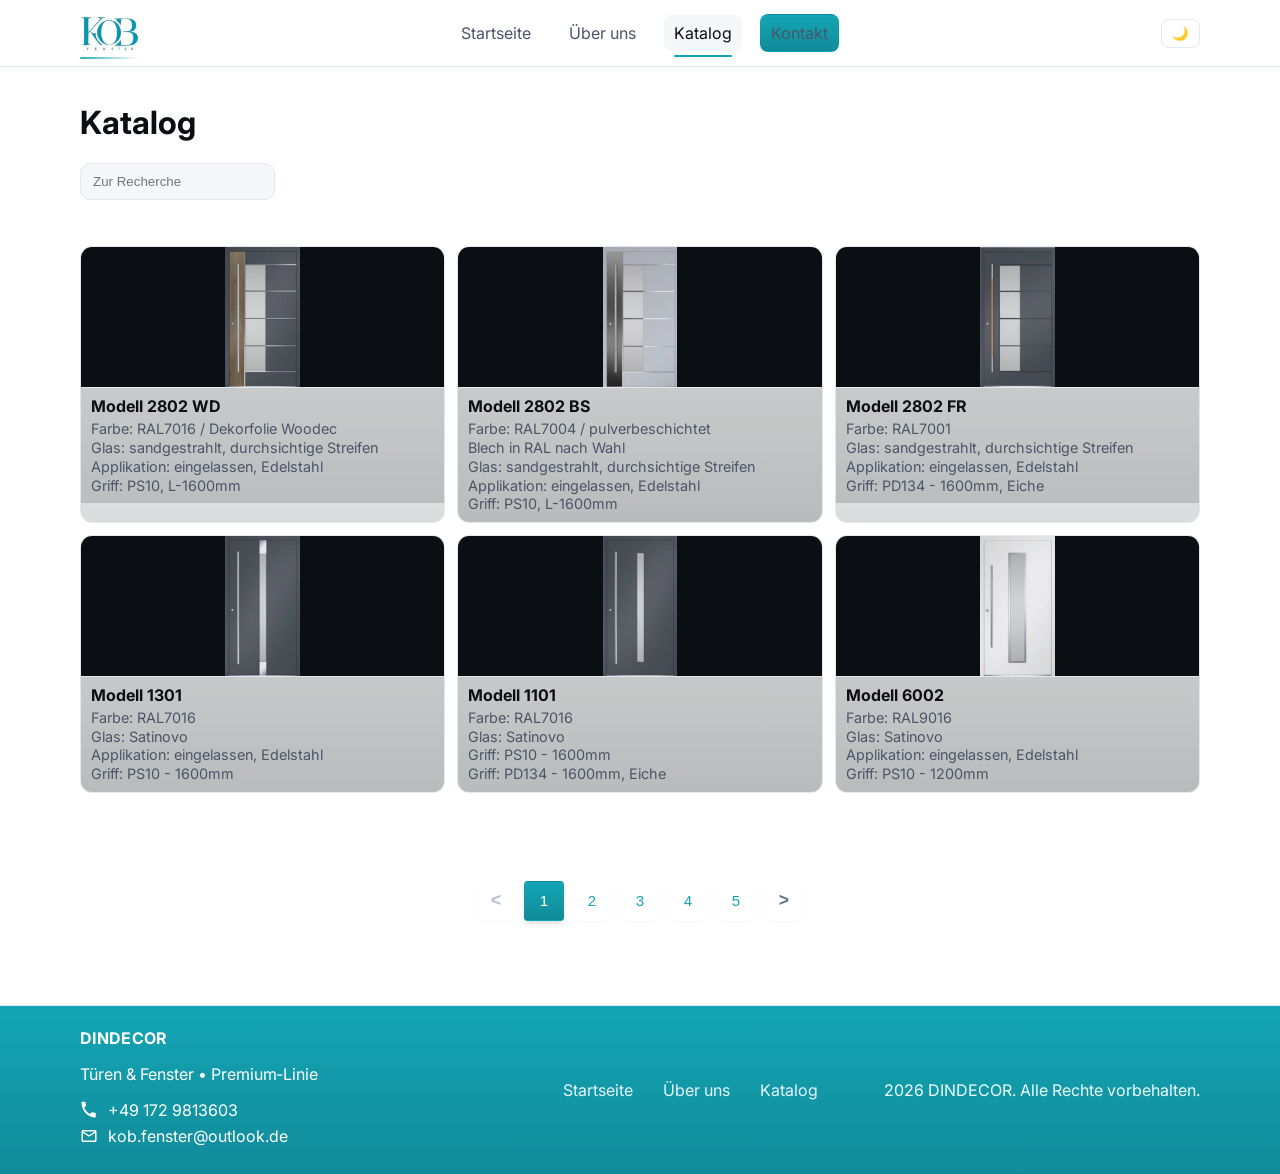
==== commit 3c4a92e2: "Projet presque final" ====
--- a/windsurf-project/catalogue.html
+++ b/windsurf-project/catalogue.html
@@ -28,9 +28,9 @@
 </header>
 
 <main class="container page">
-  <h1>Catalogue</h1>
+  <h1>Katalog</h1>
   <div class="catalogue-controls">
-    <input id="search" type="search" placeholder="Rechercher (ex: Modell, couleur, verre, etc.)" aria-label="Rechercher" />
+    <input id="search" type="search" placeholder="Zur Recherche " aria-label="Rechercher" />
   </div>
 
   <section class="grid-showcase" aria-label="Exemples de réalisations">
@@ -695,6 +695,131 @@
         <p>Farbe: Dekor Winchester<br>Applikation: eingelassen in RAL 9005<br>Griff: Griffschale integriert mit der Füllung</p>
       </div>
     </div>
+
+
+
+
+
+
+    
+
+    <div class="grid-card">
+      <img class="media" src="assets/img/doors/port87.png" alt="Porte - réalisation 6" loading="lazy">
+      <div class="caption">
+        <h4>Modell SL 01</h4>
+        <p>Farbe: Naturstein MAKALU<br>Griff: PQ10 40x20 -1600mm<br>pulverbeschichtet in RAL 9005</p>
+      </div>
+    </div>
+    <div class="grid-card">
+      <img class="media" src="assets/img/doors/port87.png" alt="Porte - réalisation 6" loading="lazy">
+      <div class="caption">
+        <h4>Modell SL 02</h4>
+        <p>Farbe: RAL 7016 / Naturstein MAKALU<br>Applikation: 3D Edelstahl Lisenen<br>Griff: PQ 40x20 L-1600mm</p>
+      </div>
+    </div>
+    <div class="grid-card">
+      <img class="media" src="assets/img/doors/port89.png" alt="Porte - réalisation 6" loading="lazy">
+      <div class="caption">
+        <h4>Modell SL 03</h4>
+        <p>Farbe: RAL 7016 / Naturstein MAKALU<br>Glas: Satinovo<br>Applikation: 3D Edelstahl Lisenen<br>Griff: PS 10 – 1400mm</p>
+      </div>
+    </div>
+    <div class="grid-card">
+      <img class="media" src="assets/img/doors/port90.png" alt="Porte - réalisation 6" loading="lazy">
+      <div class="caption">
+        <h4>Modell SL 04</h4>
+        <p>Farbe: Naturstein ANNAPURNA<br>Glas: sandgestrahlt, durchsichtige Streifen<br>Applikation: pulverbeschichtet, Blech in RAL nach Wahl<br>Griff: PQ10 40x20 - 600mm</p>
+      </div>
+    </div>
+    <div class="grid-card">
+      <img class="media" src="assets/img/doors/port92.png" alt="Porte - réalisation 6" loading="lazy">
+      <div class="caption">
+        <h4>Modell SL 05</h4>
+        <p>Farbe: RAL 7016 / Naturstein ANNAPURNA<br>Applikation: 3D Edelstahl Lisenen<br>Griff: PQ10 40x20 -1600mm<br>pulverbeschichtet in RAL 9005</p>
+      </div>
+    </div>
+    <div class="grid-card">
+      <img class="media" src="assets/img/doors/port91.png" alt="Porte - réalisation 6" loading="lazy">
+      <div class="caption">
+        <h4>Modell SL 06</h4>
+        <p>Farbe: RAL 7001 / Naturstein EVEREST<br>Applikation: 3D Edelstahl Lisenen<br>Griff: PQ 40x20 L-600mm</p>
+      </div>
+    </div>
+
+    
+
+    <div class="grid-card">
+      <img class="media" src="assets/img/doors/port93.png" alt="Porte - réalisation 6" loading="lazy">
+      <div class="caption">
+        <h4>Modell BE 01</h4>
+        <p>Farbe: Architekturbeton<br>Griff: PQ 40x20 -1600mm</p>
+      </div>
+    </div>
+
+    <div class="grid-card">
+      <img class="media" src="assets/img/doors/port95.png" alt="Porte - réalisation 6" loading="lazy">
+      <div class="caption">
+        <h4>Modell BE 02</h4>
+        <p>Farbe: Architekturbeton<br>Glas: Satinovo<br>Griff: L-1600mm, pulverbeschichtet in RAL 9005 Modell</p>
+      </div>
+    </div>
+
+    <div class="grid-card">
+      <img class="media" src="assets/img/doors/port96.png" alt="Porte - réalisation 6" loading="lazy">
+      <div class="caption">
+        <h4>Modell BE 03</h4>
+        <p>Farbe: Architekturbeton<br>Applikation: 3D Edelstahl Lisenen<br>Griff: PQ10 40x20 -1600mm</p>
+      </div>
+    </div>
+
+    <div class="grid-card">
+      <img class="media" src="assets/img/doors/port94.png" alt="Porte - réalisation 6" loading="lazy">
+      <div class="caption">
+        <h4>Modell BE 04</h4>
+        <p>Farbe: Architekturbeton<br>Griff: L-1600mm, Griffschale integriert mit der Füllung, pulverbeschichtet in RAL 9005</p>
+      </div>
+    </div>
+
+
+
+    <div class="grid-card">
+      <img class="media" src="assets/img/doors/port97.png" alt="Porte - réalisation 6" loading="lazy">
+      <div class="caption">
+        <h4>Modell RL 01</h4>
+        <p>Farbe: 9016<br>Glas: Satinovo<br>Applikation: dekorativ, Alurahmen<br>Griff: PS10 – 800mm</p>
+      </div>
+    </div>
+    <div class="grid-card">
+      <img class="media" src="assets/img/doors/port98.png" alt="Porte - réalisation 6" loading="lazy">
+      <div class="caption">
+        <h4>Modell RL 02</h4>
+        <p>Farbe: 7016<br>Applikation: dekorativ, Alurahmen<br>Griff: PS10 – 800mm</p>
+      </div>
+    </div>
+    <div class="grid-card">
+      <img class="media" src="assets/img/doors/port99.png" alt="Porte - réalisation 6" loading="lazy">
+      <div class="caption">
+        <h4>Modell RL 03</h4>
+        <p>Farbe: 9016<br>Applikation: dekorativ, Alurahmen<br>Griff: PS10 – 800mm</p>
+      </div>
+    </div>
+    <div class="grid-card">
+      <img class="media" src="assets/img/doors/port100.png" alt="Porte - réalisation 6" loading="lazy">
+      <div class="caption">
+        <h4>Modell RL 04</h4>
+        <p>Farbe: 7016<br>Glas: Satinovo<br>Applikation: dekorativ, Alurahmen<br>Griff: PS10 – 800mm</p>
+      </div>
+    </div>
+    <div class="grid-card">
+      <img class="media" src="assets/img/doors/port101.png" alt="Porte - réalisation 6" loading="lazy">
+      <div class="caption">
+        <h4>Modell RL 05</h4>
+        <p>Farbe: 9016<br>Glas: Satinovo<br>Applikation: dekorativ, Alurahmen<br>Griff: PS10 – 800mm</p>
+      </div>
+    </div>
+
+    
+
 
 
 
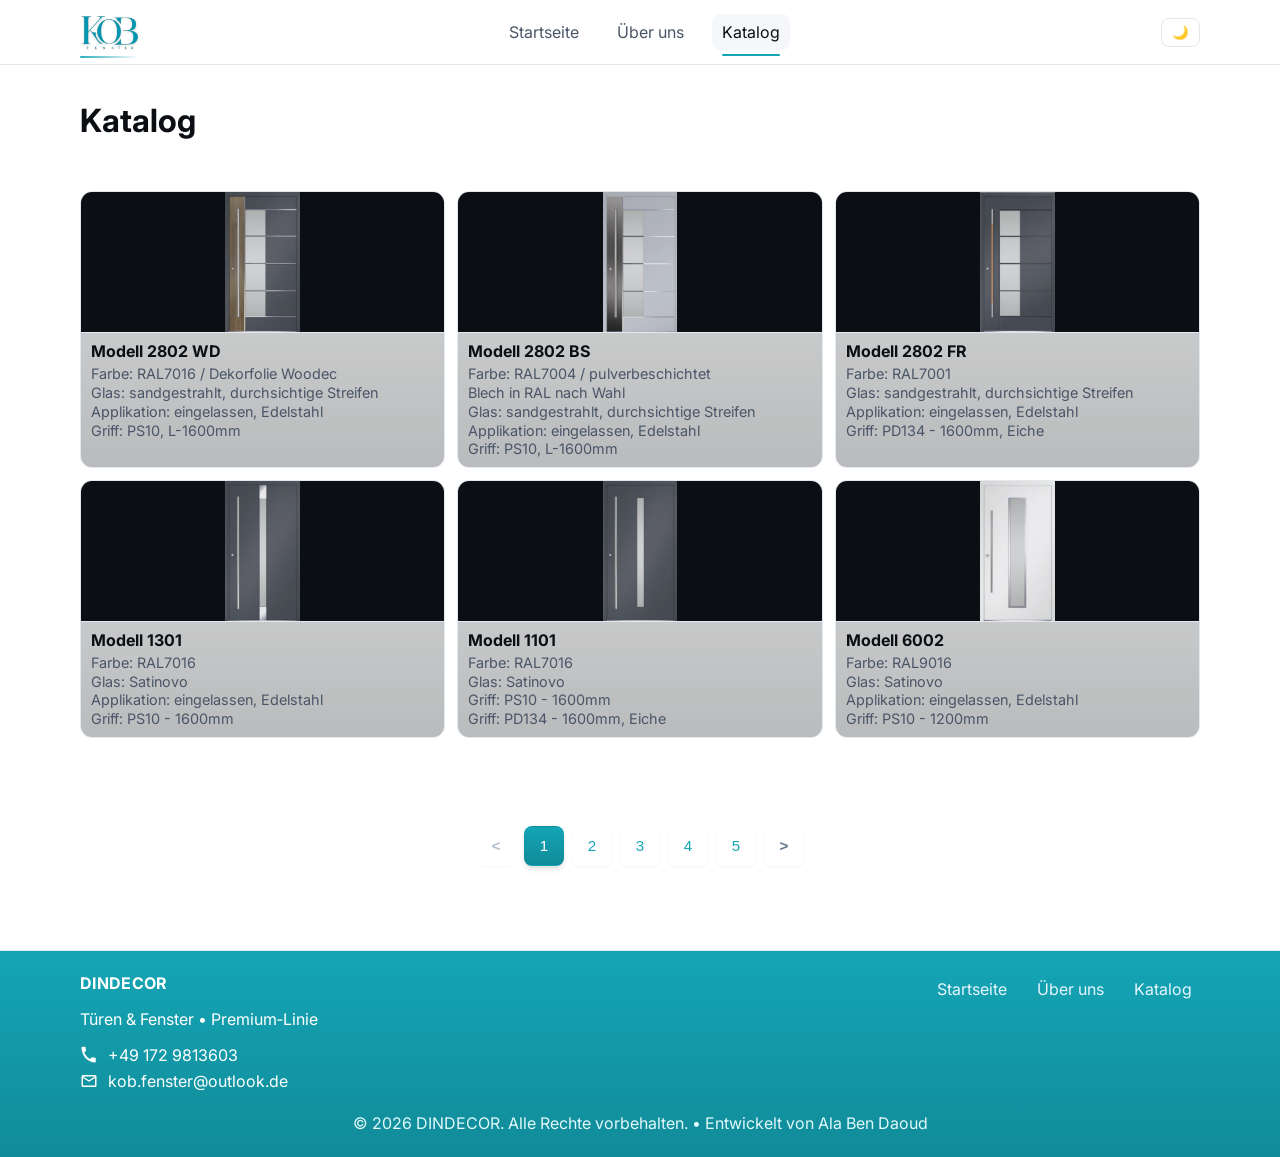
==== commit 44769b49: "Fixation de footer et changement a peu dans le design" ====
--- a/windsurf-project/catalogue.html
+++ b/windsurf-project/catalogue.html
@@ -20,7 +20,6 @@
       <a href="index.html">Startseite</a>
       <a href="qui-sommes-nous.html">Über uns</a>
       <a href="catalogue.html" class="active">Katalog</a>
-      <a class="btn btn-primary" href="#contact">Kontakt</a>
     </nav>
     <button id="theme-toggle" class="theme-toggle" aria-label="Basculer le thème">🌙</button>
     <button class="nav-toggle" aria-label="Ouvrir le menu" aria-expanded="false">☰</button>
@@ -29,9 +28,7 @@
 
 <main class="container page">
   <h1>Katalog</h1>
-  <div class="catalogue-controls">
-    <input id="search" type="search" placeholder="Zur Recherche " aria-label="Rechercher" />
-  </div>
+  
 
   <section class="grid-showcase" aria-label="Exemples de réalisations">
     <div class="grid-card">
@@ -858,7 +855,7 @@
       <a href="qui-sommes-nous.html">Über uns</a>
       <a href="catalogue.html">Katalog</a>
     </div>
-    <div class="footer-copy">  <span id="year"></span> DINDECOR. Alle Rechte vorbehalten.</div>
+    <div class="footer-copy">© <span id="year"></span> DINDECOR. Alle Rechte vorbehalten. • Entwickelt von Ala Ben Daoud</div>
   </div>
 </footer>
 
--- a/windsurf-project/assets/css/styles.css
+++ b/windsurf-project/assets/css/styles.css
@@ -87,7 +87,7 @@
 .grid-card{position:relative; display:flex; flex-direction:column; border-radius:12px; border:1px solid var(--outline); overflow:hidden; background:linear-gradient(180deg, rgba(255,255,255,.02), rgba(2,18,27,.15))}
 .grid-card .media{width:100%; height:140px}
 .grid-card img.media{width:100%; height:140px; object-fit:contain; display:block; background:#0b0f14}
-.grid-card .caption{padding:8px 10px; background:rgba(0,0,0,.15); border-top:1px solid var(--outline)}
+.grid-card .caption{padding:8px 10px; background:rgba(0,0,0,.15); border-top:1px solid var(--outline); flex:1}
 .grid-card .caption h4{margin:0 0 4px; font-size:1rem}
 .grid-card .caption p{margin:0; color:var(--muted); font-size:.9rem; line-height:1.3}
 
@@ -204,33 +204,6 @@
   cursor: not-allowed;
 }
 
-/* Style pour les flèches */
-.pagination .nav-arrow {
-  font-size: 1.1rem;
-  line-height: 1;
-  padding: 0;
-}
-  font-size: 14px;
-  font-weight: 500;
-  cursor: pointer;
-  transition: all 0.2s ease;
-  position: relative;
-}
-
-.pagination button:not(:last-child) {
-  border-right: 1px solid #e2e8f0;
-}
-
-.pagination button:hover:not(:disabled) {
-  background-color: #f1f5f9;
-}
-
-.pagination button.active {
-  background-color: #3b82f6;
-  color: white;
-  border-radius: 4px;
-}
-
 .pagination button:disabled {
   color: #94a3b8;
   cursor: not-allowed;
@@ -278,13 +251,13 @@
 
 /* Footer */
 .site-footer{border-top:1px solid var(--outline); background:linear-gradient(180deg, var(--primary), var(--primary-600))}
-.footer-inner{display:grid; grid-template-columns:1.2fr 1fr auto; gap:20px; align-items:center; padding:22px 0; color:#ffffff}
-.footer-nav{display:flex; gap:14px; justify-content:center}
+.footer-inner{display:grid; grid-template-columns:1fr auto; grid-template-rows:auto auto; gap:16px 24px; align-items:start; padding:22px 0; color:#ffffff}
+.footer-nav{display:flex; gap:14px; row-gap:8px; flex-wrap:wrap; justify-content:flex-end; align-items:center}
 .footer-nav a{color:#e6f6ff; text-decoration:none; padding:6px 8px; border-radius:8px}
 .footer-nav a:hover{color:#ffffff; background:rgba(255,255,255,.15)}
 .footer-inner a[href^="mailto:"], .footer-inner a[href^="tel:"]{color:#ffffff; text-decoration:none}
 .footer-inner a[href^="mailto:"]:hover, .footer-inner a[href^="tel:"]:hover{color:#002b36}
-.footer-copy{color:#ecfeff; justify-self:end; text-align:right; white-space:nowrap}
+.footer-copy{color:#ecfeff; grid-column:1 / -1; justify-self:center; text-align:center; white-space:normal; line-height:1.35; opacity:.95}
 .contact-item{display:flex; align-items:center; gap:10px; margin:6px 0}
 .contact-item svg{width:18px; height:18px; fill:currentColor}
 .footer-inner strong{display:block; letter-spacing:.02em; margin-bottom:6px}
